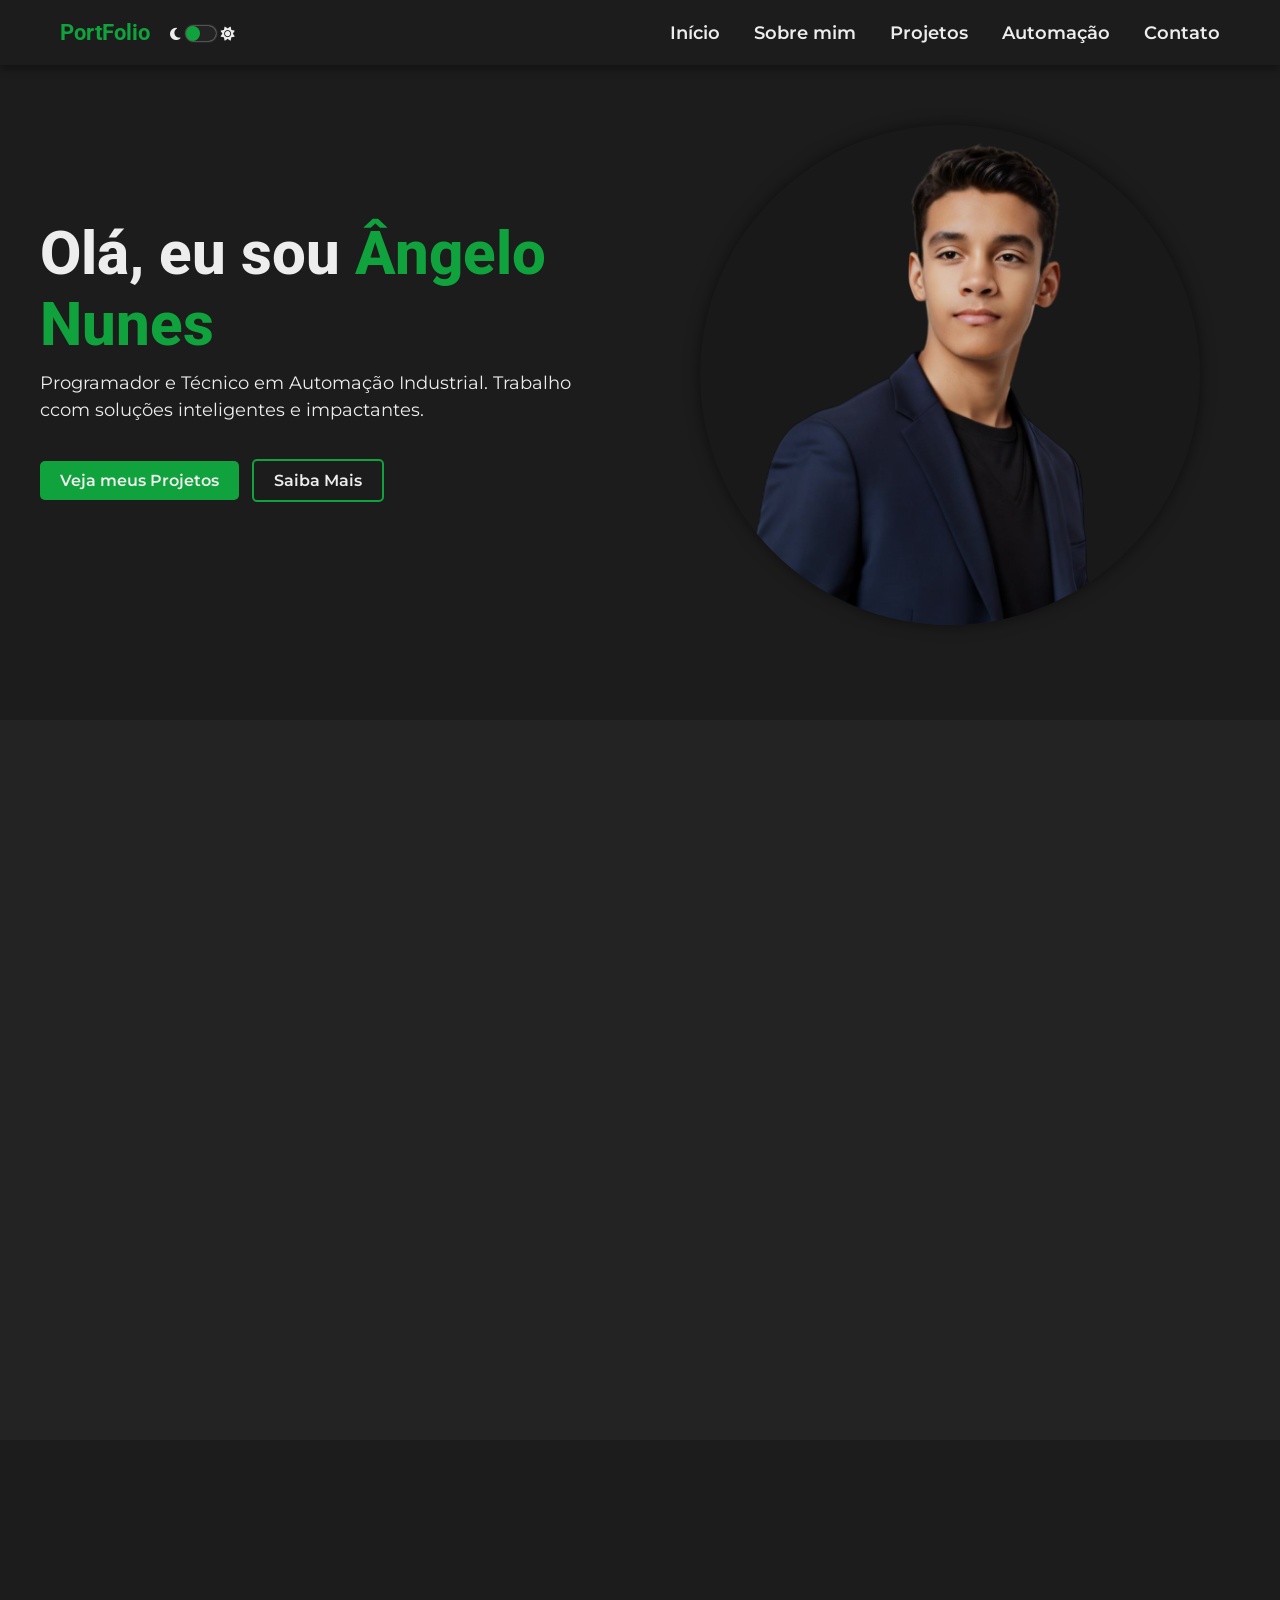
==== index.html @ 098d19f6 "initial commit: initial section" ====
<!DOCTYPE html>
<html lang="pt-BR">

<head>
   <meta charset="UTF-8">
   <meta name="viewport" content="width=device-width, initial-scale=1.0">
   <title>Portfolio Pessoal</title>
   <link rel="stylesheet" href="assets/css/base.css">
   <link rel="stylesheet" href="assets/css/style.css">
   <link rel="preconnect" href="https://fonts.googleapis.com">
   <link rel="preconnect" href="https://fonts.gstatic.com" crossorigin>
   <link href="https://cdnjs.cloudflare.com/ajax/libs/font-awesome/6.5.1/css/all.min.css" rel="stylesheet">
   <link
      href="https://fonts.googleapis.com/css2?family=Montserrat:ital,wght@,100;0,300;0,400;0,500;0,700;0,900;1,100;1,300;1,400;1,500;1,700;1,900&family=Roboto:ital,wght@0,100;0,300;0,400;0,500;0,700;0,900;1,100;1,300;1,400;1,500;1,700;1,900&display=swap"
      rel="stylesheet">
</head>

<body>
   <!-- Barra de navegação superior-->
   <header class="navbar">
      <div class="nav-container">
         <h1>
            PortFolio
            <div class="theme-content">
               <i class="fas fa-moon"></i>
               <div class="button-theme">
                  <div class="ball"></div>
               </div>
               <i class="fas fa-sun"></i>
            </div>
         </h1>
         <button class="hamburger-menu" aria-label="Menu">
            <i class="fas fa-bars"></i>
         </button>
         <nav class="sidebar">
            <ul class="nav-links">
               <li><a href="#home">Início</a></li>
               <li><a href="#profile">Sobre mim</a></li>
               <li><a href="#projects">Projetos</a></li>
               <li><a href="#automation">Automação</a></li>
               <li><a href="#contact">Contato</a></li>
            </ul>
         </nav>
      </div>
   </header>

   <!-- Sessões -->
   <section id="home" class="section secondary-color">
      <div class="container">
         <!-- Texto de introdução -->
         <div class="text-content">
            <h1>Olá, eu sou <span class="highlight">Ângelo Nunes</span></h1>
            <p>Programador e Técnico em Automação Industrial. Trabalho ccom soluções inteligentes e impactantes.</p>
            <div class="cta-buttons">
               <a href="#projects" class="btn">Veja meus Projetos</a>
               <a href="#profile" class="btn btn-outline">Saiba Mais</a>
            </div>
         </div>
         <!-- Espaço reservado para a imagem -->
         <div class="image-placeholder">
            <div class="image-bg"></div>
         </div>
      </div>
   </section>

   <section id="profile" class="section primary-color">
   </section>

   <section id="projects" class="section secondary-color">
   </section>

   <section id="automation" class="section primary-color">
   </section>

   <footer id="contact" class="section secondary-color">
   </footer>

   <script src="assets/js/main.js"></script>
   <script src="assets/js/theme.js"></script>
</body>

</html>
---- assets/css/base.css ----
* {
    margin: 0;
    padding: 0;
    box-sizing: border-box;
}

:root {
    --dark-primary-color: #232323;
    --dark-secondary-color: #1C1C1C;
    --light-primary-color: #ededed;
    --light-secondary-color: #dedede;
    --contrast-colorA: #10a23c;
    --dark-contrast-color: #ededed;
    --light-contrast-color: #232323;
    --system-colorA: var(--dark-primary-color);
    --system-colorB: var(--dark-secondary-color);
    --contrast-colorB: var(--dark-contrast-color);
    --button-hover: #13692d;
}

html {
    font-size: 62.5%; scroll-behavior: smooth;
}
body {
    font-family: 'Montserrat', sans-serif;
    background-color: var(--system-colorA);
}

h1, h2 {
    font-family: 'Roboto', sans-serif;
}

/* Barra de navegação */
.navbar {
    position: fixed;
    top: 0;
    left: 0;
    width: 100%;
    display: flex;
    justify-content: space-between;
    align-items: center;
    background-color: var(--system-colorB); /* Cor de fundo da barra */
    color: var(--contrast-colorB); /* Cor do texto */
    z-index: 1000; /* Garante que fica acima de tudo */
    box-shadow: 0 4px 8px rgba(0, 0, 0, 0.35);
    padding: auto;
    transition: all 300ms ease-in-out;
}
.nav-container {
    display: flex;
    justify-content: space-between;
    align-items: center;
    max-width: 120rem;
    width: 100%;
    margin: auto;
}

/* Nome do portfólio */
.nav-container h1 {
    display: flex;
    font-family: 'Roboto';
    padding: 2rem;
    font-size: 2.2rem;
    font-weight: 700;
    margin: 0;
    color: var(--contrast-colorA); /* Verde para destaque */
}

.hamburger-menu {
    display: none; /* Escondido por padrão */
    background: none;
    border: none;
    font-size: 2.4rem;
    color: var(--contrast-colorB);
    cursor: pointer;
}

/* Estilo dos links */
.nav-links {
    display: flex;
    list-style: none;
    margin: 0 0.3rem;
    padding: 0;
    position: static;
}

.nav-links a {
    display: block;
    margin: 1.7rem;
    text-decoration: none;
    font-weight: 600;
    font-size: 1.8rem;
    color: var(--contrast-colorB); /* Cor dos links */
    transition: color 0.3s ease-in-out;
    position: relative;
}
.nav-links a:hover {
    color: var(--contrast-colorA); /* Verde no hover */
}

.nav-links a::after {
    content: '';
    position: absolute;
    bottom: -1rem;
    left: 0;
    width: 0;
    height: 0.2rem;
    background-color: var(--contrast-colorA);
    transition: width 0.3s ease;
}
.nav-links a:hover::after {
    width: 100%; 
}

.theme-content {
    display: flex;
    align-items: center;
    justify-content: center;
    color: var(--contrast-colorB);
    padding: 0.3rem 0 0 2rem;
}
.fa-sun {padding-left: 0.5rem; font-size: 1.4rem;}
.fa-moon {padding-right: 0.5rem; font-size: 1.4rem;}

.button-theme{
    position: relative;
    margin-bottom: 0.2rem;
    width:3rem;
    height: 1.5rem;
    border-radius: 2.5rem;
    box-shadow: 0 0 2px 0 var(--contrast-colorB);
    background-color: var(--system-colorA);
}
.ball{
    cursor: pointer;
    position: absolute;
    top: 0;
    left: 0;
    width: 1.4rem;
    height: 100%;
    border-radius: 50%;
    background-color: var(--contrast-colorA);
    transition: left 0.5s;
}
.ball-move{
    left: calc(100% - 1.3rem);
}
.light-theme{
    --system-colorA: var(--light-primary-color);
    --system-colorB: var(--light-secondary-color);
    --contrast-colorB: var(--light-contrast-color);
    --button-hover: #0bd046;
}

/* Estilizando as seções */
.section {
    display: flex;
    justify-content: center;
    align-items: center;
    min-height: 80vh; /* Tamanho de cada seção: 100% da altura da viewport */
    text-align: center;
    transition: all 300ms ease-in-out;
}

.primary-color {
    background-color: var(--system-colorA);
}
.secondary-color {
    background-color: var(--system-colorB);
}

#contact {
    height: 50vh;
}

@media (max-width: 820px) {
    .button-theme{
        margin-bottom: 0;
    }
    .hamburger-menu {
        display: block;
        padding: 2rem;
    }
    .sidebar {
        position: fixed;
        top: 0;
        left: -100%; /* Fora da tela por padrão */
        height: 100%;
        width: 25rem; /* Largura da barra lateral */
        background-color: var(--system-colorB);
        box-shadow: 0 0 8px rgba(0, 0, 0, 0.35);
        transition: left 0.5s ease-in-out;
        z-index: 999;
    }
    
    /* Quando a barra lateral está aberta */
    .sidebar.open {
        left: 0;
        background-color: var(--system-colorB);
    }
    
    /* Links da barra lateral */
    .sidebar .nav-links {
        display: flex;
        flex-direction: column;
        padding: 2rem;
        gap: 2rem;
    }
    
    .sidebar .nav-links a {
        font-size: 1.7rem;
        margin: 0.5rem;
    }
}
---- assets/css/style.css ----
.section .container {
  display: grid;
  grid-template-columns: 1fr 1fr;
  width: 100%;
  max-width: 120rem;
  margin: 6rem 2rem;  
  gap: 4rem;
}

.text-content {
  color: var(--contrast-colorB);
  text-align: left;
  display: flex;
  flex-direction: column;
  justify-content: center;
}

.text-content h1 {
  font-size: 6rem; /* Ajustável */
  margin-bottom: 1rem;
  font-weight: 800;
  color: var(--contrast-colorB);
}

.text-content p {
  font-size: 1.8rem;
  line-height: 1.5;
  margin-bottom: 2rem;
}

.text-content .highlight {
  color: var(--contrast-colorA);
}

.cta-buttons {
  margin-top: 1.5rem;
}

.btn {
  display: inline-block;
  padding: 1rem 2rem;
  background-color: var(--contrast-colorA);
  color: var(--contrast-colorB);
  border-radius: 5px;
  text-decoration: none;
  font-size: 1.6rem;
  transition: all 0.2s ease-in-out;
  margin-right: 1rem;
  font-weight: 600;
}

.btn:hover {
  background-color: var(--button-hover);
}

.btn-outline {
  background-color: transparent;
  border: 2px solid var(--contrast-colorA);
}

.btn-outline:hover {
  background-color: var(--button-hover);
  /* border: 2px solid var(--button-hover); */
}

.image-placeholder {
  max-width: 100%;
  height: auto;
  display: flex;
  justify-content: center;
  align-items: center;
}

.image-bg {
  margin-top: 3rem;
  width: 50rem;
  height: 50rem;
  background: linear-gradient(
      rgba(0, 0, 0, 0.1),
      rgba(0, 0, 0, 0.1)
    ),
    url('/assets/img/ft-perfil1.png') center/cover no-repeat;
  border-radius: 50%;
  box-shadow: 0 0 15px rgba(0, 0, 0, 0.5);
}

@media (max-width: 980px) {
  .section .container {
    grid-template-columns: 1fr;
  }
  .text-content {
    align-items: center;
    justify-content: center;
  }
  .text-content h1 {
    padding-top: 4rem;
    text-align: center;
    font-size: 4.5rem;
  }
  .text-content p {
    text-align: center;
  }
  .image-bg {
    margin-top: 1rem;
  }
}

@media (max-width: 600px) {
  .image-bg {
    width: 40rem;
    height: 40rem;
  }
}

@media (max-width: 450px) {
  .image-bg {
    width: 30rem;
    height: 30rem;
  }
  .cta-buttons {
    display: flex;
    flex-direction: column;
  }
  .btn {
    margin: 0;
    margin-top: 1.5rem;
  }
}
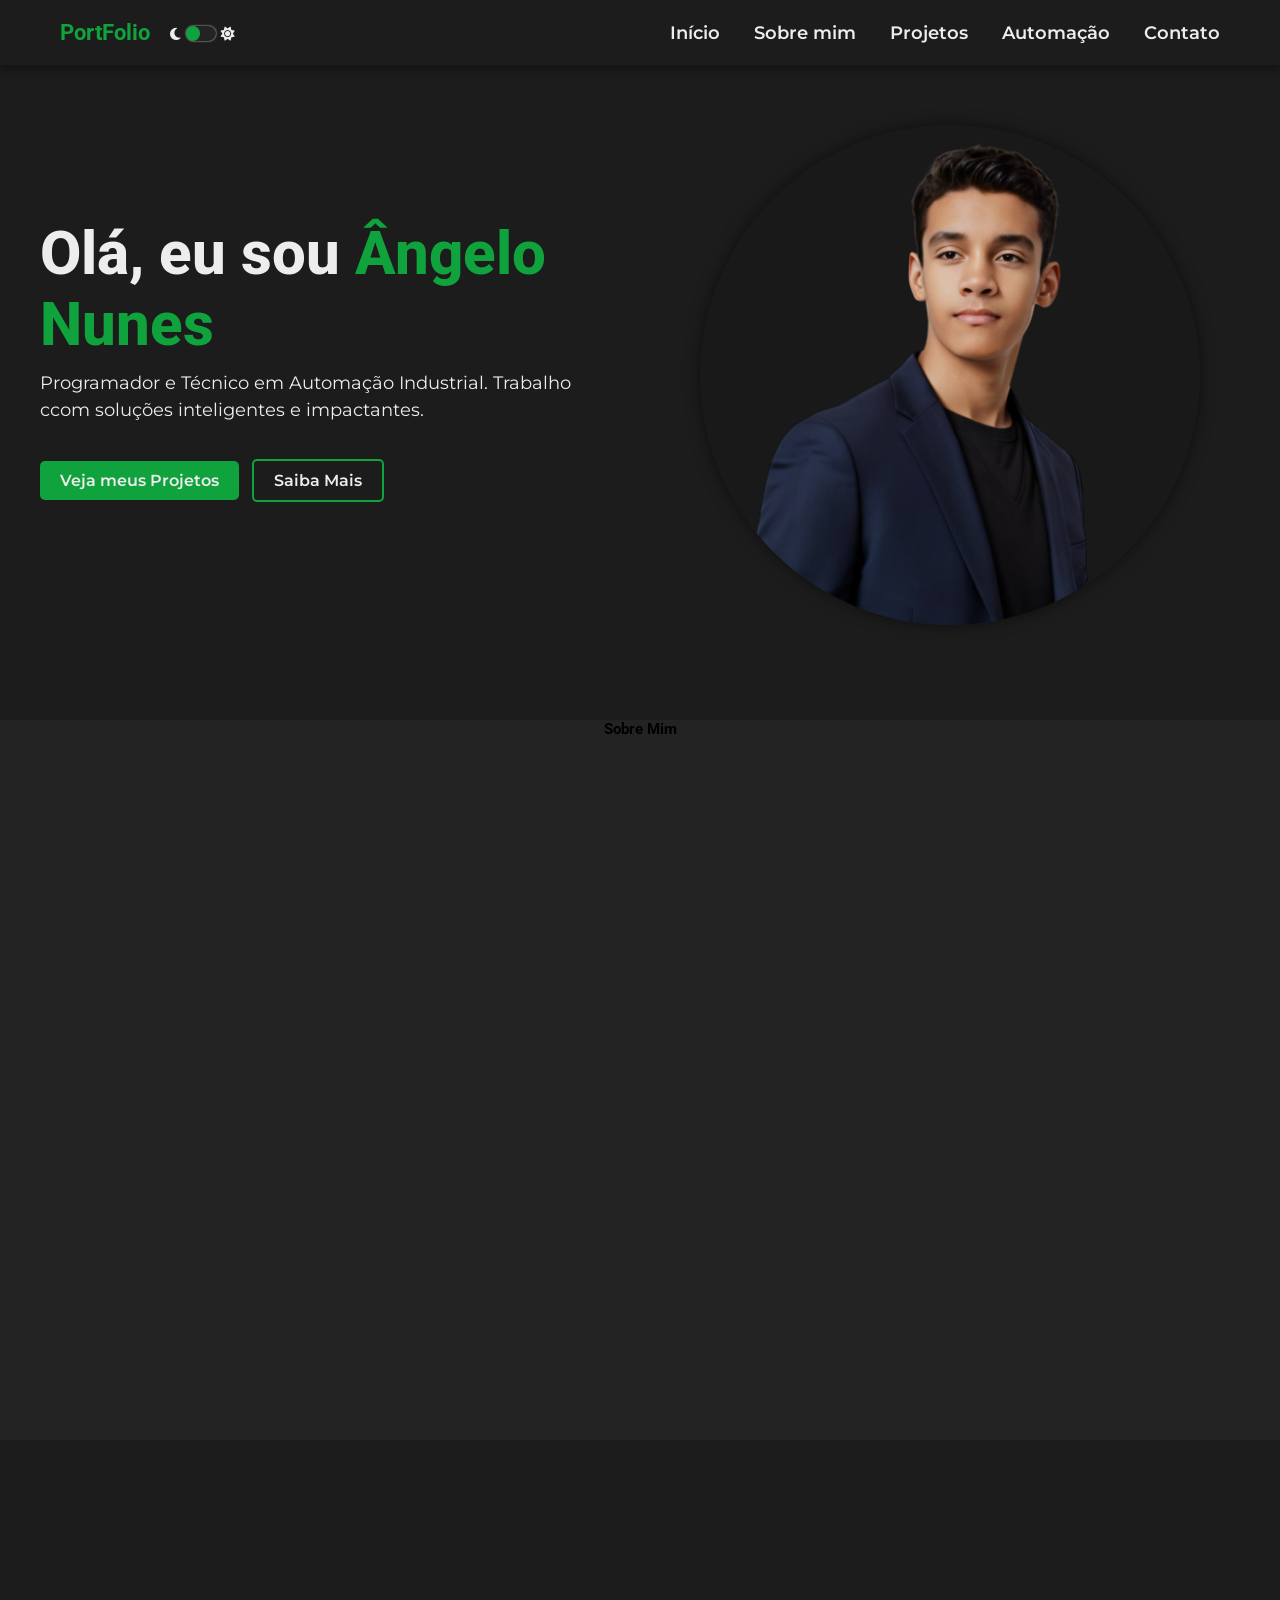
==== commit 875c0a6b: "style: organizing initial part" ====
--- a/index.html
+++ b/index.html
@@ -46,7 +46,7 @@
 
    <!-- Sessões -->
    <section id="home" class="section secondary-color">
-      <div class="container">
+      <div class="home-container container">
          <!-- Texto de introdução -->
          <div class="text-content">
             <h1>Olá, eu sou <span class="highlight">Ângelo Nunes</span></h1>
@@ -64,6 +64,9 @@
    </section>
 
    <section id="profile" class="section primary-color">
+      <div class="profile-container container">
+         <h2> Sobre Mim </h2>
+      </div>
    </section>
 
    <section id="projects" class="section secondary-color">
--- a/assets/css/base.css
+++ b/assets/css/base.css
@@ -154,9 +154,6 @@
 
 /* Estilizando as seções */
 .section {
-    display: flex;
-    justify-content: center;
-    align-items: center;
     min-height: 80vh; /* Tamanho de cada seção: 100% da altura da viewport */
     text-align: center;
     transition: all 300ms ease-in-out;
--- a/assets/css/style.css
+++ b/assets/css/style.css
@@ -1,128 +1,141 @@
-.section .container {
-  display: grid;
-  grid-template-columns: 1fr 1fr;
-  width: 100%;
-  max-width: 120rem;
-  margin: 6rem 2rem;  
-  gap: 4rem;
+
+/* Seção 1: Início com foto, título e pequeno texto */
+#home {
+    display: flex;
+    justify-content: center;
+    align-items: center;
+}
+
+.home-container {
+    display: grid;
+    grid-template-columns: 1fr 1fr;
+    width: 100%;
+    max-width: 120rem;
+    margin: 6rem 2rem;  
+    gap: 4rem;
 }
 
 .text-content {
-  color: var(--contrast-colorB);
-  text-align: left;
-  display: flex;
-  flex-direction: column;
-  justify-content: center;
+    color: var(--contrast-colorB);
+    text-align: left;
+    display: flex;
+    flex-direction: column;
+    justify-content: center;
 }
 
 .text-content h1 {
-  font-size: 6rem; /* Ajustável */
-  margin-bottom: 1rem;
-  font-weight: 800;
-  color: var(--contrast-colorB);
+    font-size: 6rem; /* Ajustável */
+    margin-bottom: 1rem;
+    font-weight: 800;
+    color: var(--contrast-colorB);
 }
 
 .text-content p {
-  font-size: 1.8rem;
-  line-height: 1.5;
-  margin-bottom: 2rem;
+    font-size: 1.8rem;
+    line-height: 1.5;
+    margin-bottom: 2rem;
 }
 
 .text-content .highlight {
-  color: var(--contrast-colorA);
+    color: var(--contrast-colorA);
 }
 
 .cta-buttons {
-  margin-top: 1.5rem;
+    margin-top: 1.5rem;
 }
 
 .btn {
-  display: inline-block;
-  padding: 1rem 2rem;
-  background-color: var(--contrast-colorA);
-  color: var(--contrast-colorB);
-  border-radius: 5px;
-  text-decoration: none;
-  font-size: 1.6rem;
-  transition: all 0.2s ease-in-out;
-  margin-right: 1rem;
-  font-weight: 600;
+    display: inline-block;
+    padding: 1rem 2rem;
+    background-color: var(--contrast-colorA);
+    color: var(--contrast-colorB);
+    border-radius: 5px;
+    text-decoration: none;
+    font-size: 1.6rem;
+    transition: all 0.2s ease-in-out;
+    margin-right: 1rem;
+    font-weight: 600;
 }
 
 .btn:hover {
-  background-color: var(--button-hover);
+     background-color: var(--button-hover);
 }
 
 .btn-outline {
-  background-color: transparent;
-  border: 2px solid var(--contrast-colorA);
+    background-color: transparent;
+    border: 2px solid var(--contrast-colorA);
 }
 
 .btn-outline:hover {
-  background-color: var(--button-hover);
-  /* border: 2px solid var(--button-hover); */
+    background-color: var(--button-hover);
+    /* border: 2px solid var(--button-hover); */
 }
 
 .image-placeholder {
-  max-width: 100%;
-  height: auto;
-  display: flex;
-  justify-content: center;
-  align-items: center;
+    max-width: 100%;
+    height: auto;
+    display: flex;
+    justify-content: center;
+    align-items: center;
 }
 
 .image-bg {
-  margin-top: 3rem;
-  width: 50rem;
-  height: 50rem;
-  background: linear-gradient(
-      rgba(0, 0, 0, 0.1),
-      rgba(0, 0, 0, 0.1)
-    ),
-    url('/assets/img/ft-perfil1.png') center/cover no-repeat;
-  border-radius: 50%;
-  box-shadow: 0 0 15px rgba(0, 0, 0, 0.5);
+    margin-top: 3rem;
+    width: 50rem;
+    height: 50rem;
+    background: linear-gradient(
+        rgba(0, 0, 0, 0.1),
+        rgba(0, 0, 0, 0.1)
+        ),
+        url('/assets/img/ft-perfil1.png') center/cover no-repeat;
+    border-radius: 50%;
+    box-shadow: 0 0 15px rgba(0, 0, 0, 0.5);
 }
 
+/* Responsividade da seção 1 */
 @media (max-width: 980px) {
-  .section .container {
-    grid-template-columns: 1fr;
-  }
-  .text-content {
-    align-items: center;
-    justify-content: center;
-  }
-  .text-content h1 {
-    padding-top: 4rem;
-    text-align: center;
-    font-size: 4.5rem;
-  }
-  .text-content p {
-    text-align: center;
-  }
-  .image-bg {
-    margin-top: 1rem;
-  }
+    .section .container {
+        grid-template-columns: 1fr;
+    }
+    .text-content {
+        align-items: center;
+        justify-content: center;
+    }
+    .text-content h1 {
+        padding-top: 4rem;
+        text-align: center;
+        font-size: 4.5rem;
+    }
+    .text-content p {
+        text-align: center;
+    }
+    .image-bg {
+        margin-top: 1rem;
+    }
 }
 
 @media (max-width: 600px) {
-  .image-bg {
-    width: 40rem;
-    height: 40rem;
-  }
+    .image-bg {
+        width: 40rem;
+        height: 40rem;
+    }
 }
 
 @media (max-width: 450px) {
-  .image-bg {
-    width: 30rem;
-    height: 30rem;
-  }
-  .cta-buttons {
-    display: flex;
-    flex-direction: column;
-  }
-  .btn {
-    margin: 0;
-    margin-top: 1.5rem;
-  }
-}+    .image-bg {
+        width: 30rem;
+        height: 30rem;
+    }
+    .cta-buttons {
+        display: flex;
+        flex-direction: column;
+    }
+    .btn {
+        margin: 0;
+        margin-top: 1.5rem;
+    }
+}
+
+
+
+
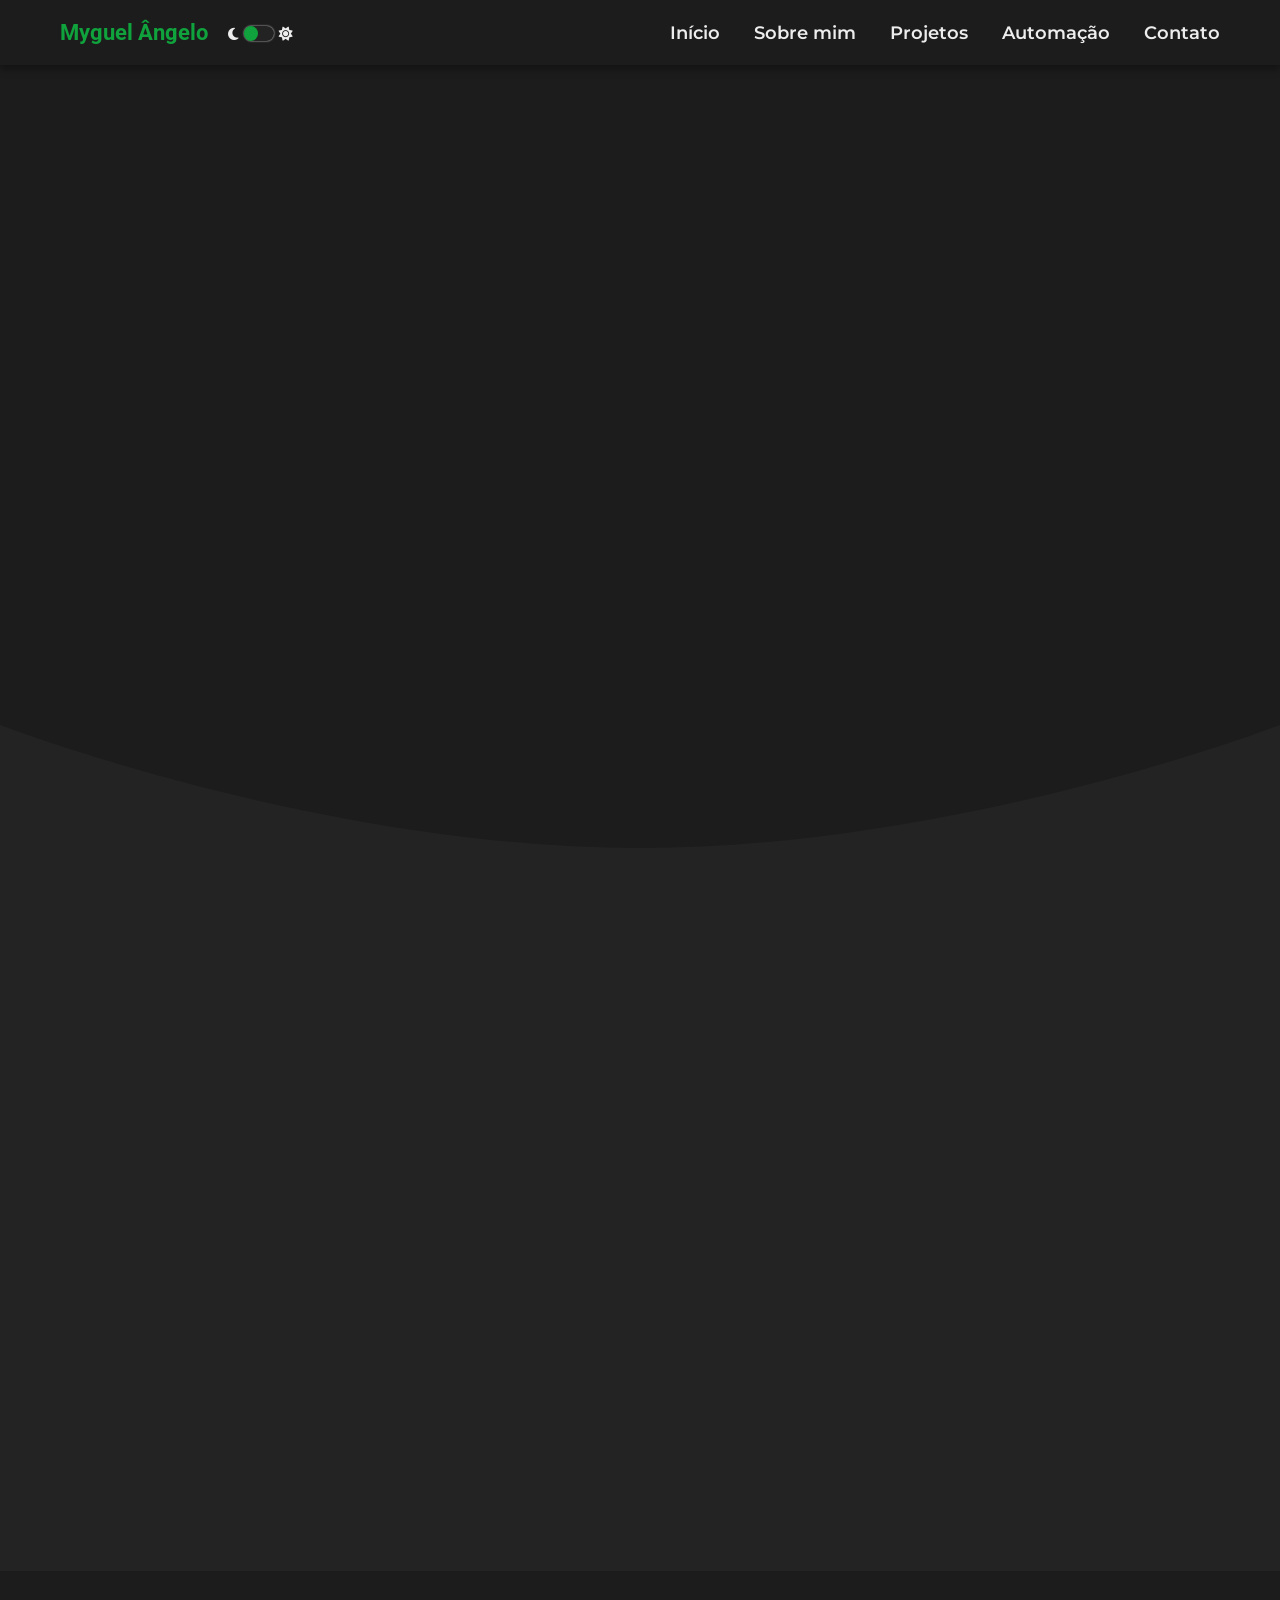
==== commit e0d20b79: "reestarting the project" ====
--- a/index.html
+++ b/index.html
@@ -20,7 +20,7 @@
    <header class="navbar">
       <div class="nav-container">
          <h1>
-            PortFolio
+            Myguel Ângelo
             <div class="theme-content">
                <i class="fas fa-moon"></i>
                <div class="button-theme">
@@ -46,27 +46,12 @@
 
    <!-- Sessões -->
    <section id="home" class="section secondary-color">
-      <div class="home-container container">
-         <!-- Texto de introdução -->
-         <div class="text-content">
-            <h1>Olá, eu sou <span class="highlight">Ângelo Nunes</span></h1>
-            <p>Programador e Técnico em Automação Industrial. Trabalho ccom soluções inteligentes e impactantes.</p>
-            <div class="cta-buttons">
-               <a href="#projects" class="btn">Veja meus Projetos</a>
-               <a href="#profile" class="btn btn-outline">Saiba Mais</a>
-            </div>
-         </div>
-         <!-- Espaço reservado para a imagem -->
-         <div class="image-placeholder">
-            <div class="image-bg"></div>
-         </div>
-      </div>
    </section>
+   <div class="divider-1">
+      <img src="assets/img/divider-arch-dark1.svg" alt="divider 1">
+   </div>
 
    <section id="profile" class="section primary-color">
-      <div class="profile-container container">
-         <h2> Sobre Mim </h2>
-      </div>
    </section>
 
    <section id="projects" class="section secondary-color">
--- a/assets/css/base.css
+++ b/assets/css/base.css
@@ -26,9 +26,23 @@
     background-color: var(--system-colorA);
 }
 
-h1, h2 {
+h1, h2, h3 {
     font-family: 'Roboto', sans-serif;
 }
+p {
+    font-size: 1.8rem;
+    line-height: 1.5;
+    color: var(--contrast-colorB);
+}
+.container {
+    max-width: 120rem;
+}
+
+.section {
+    padding: 6.7rem 0;
+}
+
+
 
 /* Barra de navegação */
 .navbar {
--- a/assets/css/style.css
+++ b/assets/css/style.css
@@ -1,141 +1,15 @@
-
-/* Seção 1: Início com foto, título e pequeno texto */
-#home {
-    display: flex;
-    justify-content: center;
-    align-items: center;
+:root {
+    --dark-primary-color: #232323;
+    --dark-secondary-color: #1C1C1C;
+    --light-primary-color: #ededed;
+    --light-secondary-color: #dedede;
+    --contrast-colorA: #10a23c;
+    --dark-contrast-color: #ededed;
+    --light-contrast-color: #232323;
+    --system-colorA: var(--dark-primary-color);
+    --system-colorB: var(--dark-secondary-color);
+    --contrast-colorB: var(--dark-contrast-color);
+    --button-hover: #13692d;
 }
 
-.home-container {
-    display: grid;
-    grid-template-columns: 1fr 1fr;
-    width: 100%;
-    max-width: 120rem;
-    margin: 6rem 2rem;  
-    gap: 4rem;
-}
-
-.text-content {
-    color: var(--contrast-colorB);
-    text-align: left;
-    display: flex;
-    flex-direction: column;
-    justify-content: center;
-}
-
-.text-content h1 {
-    font-size: 6rem; /* Ajustável */
-    margin-bottom: 1rem;
-    font-weight: 800;
-    color: var(--contrast-colorB);
-}
-
-.text-content p {
-    font-size: 1.8rem;
-    line-height: 1.5;
-    margin-bottom: 2rem;
-}
-
-.text-content .highlight {
-    color: var(--contrast-colorA);
-}
-
-.cta-buttons {
-    margin-top: 1.5rem;
-}
-
-.btn {
-    display: inline-block;
-    padding: 1rem 2rem;
-    background-color: var(--contrast-colorA);
-    color: var(--contrast-colorB);
-    border-radius: 5px;
-    text-decoration: none;
-    font-size: 1.6rem;
-    transition: all 0.2s ease-in-out;
-    margin-right: 1rem;
-    font-weight: 600;
-}
-
-.btn:hover {
-     background-color: var(--button-hover);
-}
-
-.btn-outline {
-    background-color: transparent;
-    border: 2px solid var(--contrast-colorA);
-}
-
-.btn-outline:hover {
-    background-color: var(--button-hover);
-    /* border: 2px solid var(--button-hover); */
-}
-
-.image-placeholder {
-    max-width: 100%;
-    height: auto;
-    display: flex;
-    justify-content: center;
-    align-items: center;
-}
-
-.image-bg {
-    margin-top: 3rem;
-    width: 50rem;
-    height: 50rem;
-    background: linear-gradient(
-        rgba(0, 0, 0, 0.1),
-        rgba(0, 0, 0, 0.1)
-        ),
-        url('/assets/img/ft-perfil1.png') center/cover no-repeat;
-    border-radius: 50%;
-    box-shadow: 0 0 15px rgba(0, 0, 0, 0.5);
-}
-
-/* Responsividade da seção 1 */
-@media (max-width: 980px) {
-    .section .container {
-        grid-template-columns: 1fr;
-    }
-    .text-content {
-        align-items: center;
-        justify-content: center;
-    }
-    .text-content h1 {
-        padding-top: 4rem;
-        text-align: center;
-        font-size: 4.5rem;
-    }
-    .text-content p {
-        text-align: center;
-    }
-    .image-bg {
-        margin-top: 1rem;
-    }
-}
-
-@media (max-width: 600px) {
-    .image-bg {
-        width: 40rem;
-        height: 40rem;
-    }
-}
-
-@media (max-width: 450px) {
-    .image-bg {
-        width: 30rem;
-        height: 30rem;
-    }
-    .cta-buttons {
-        display: flex;
-        flex-direction: column;
-    }
-    .btn {
-        margin: 0;
-        margin-top: 1.5rem;
-    }
-}
-
-
-
-
+/* .divider-1 {} */
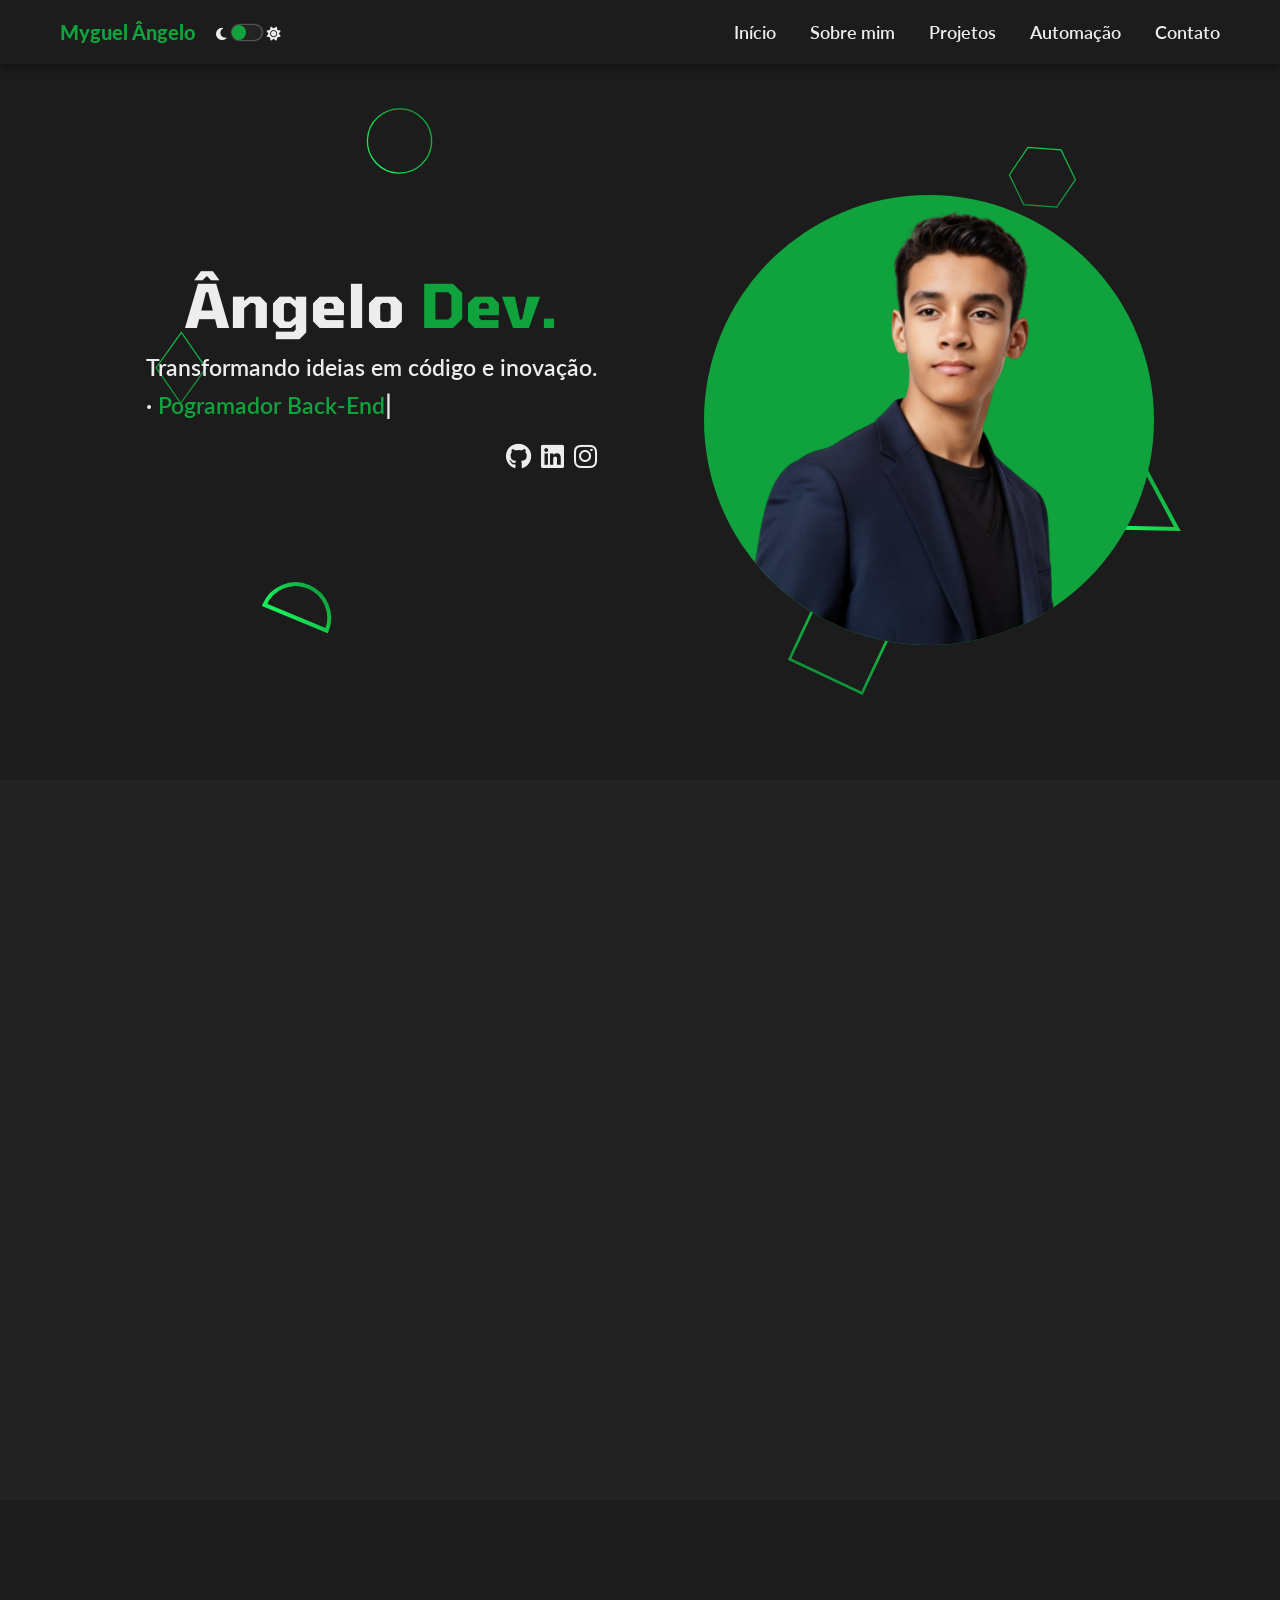
==== commit a013a36f: "new section home" ====
--- a/index.html
+++ b/index.html
@@ -5,13 +5,13 @@
    <meta charset="UTF-8">
    <meta name="viewport" content="width=device-width, initial-scale=1.0">
    <title>Portfolio Pessoal</title>
+   <link href="https://cdnjs.cloudflare.com/ajax/libs/font-awesome/6.5.1/css/all.min.css" rel="stylesheet">
    <link rel="stylesheet" href="assets/css/base.css">
    <link rel="stylesheet" href="assets/css/style.css">
    <link rel="preconnect" href="https://fonts.googleapis.com">
    <link rel="preconnect" href="https://fonts.gstatic.com" crossorigin>
-   <link href="https://cdnjs.cloudflare.com/ajax/libs/font-awesome/6.5.1/css/all.min.css" rel="stylesheet">
    <link
-      href="https://fonts.googleapis.com/css2?family=Montserrat:ital,wght@,100;0,300;0,400;0,500;0,700;0,900;1,100;1,300;1,400;1,500;1,700;1,900&family=Roboto:ital,wght@0,100;0,300;0,400;0,500;0,700;0,900;1,100;1,300;1,400;1,500;1,700;1,900&display=swap"
+      href="https://fonts.googleapis.com/css2?family=Lato:ital,wght@0,100;0,300;0,400;0,700;0,900;1,100;1,300;1,400;1,700;1,900&family=Tomorrow:ital,wght@0,100;0,200;0,300;0,400;0,500;0,600;0,700;0,800;0,900;1,100;1,200;1,300;1,400;1,500;1,600;1,700;1,800;1,900&display=swap"
       rel="stylesheet">
 </head>
 
@@ -46,10 +46,32 @@
 
    <!-- Sessões -->
    <section id="home" class="section secondary-color">
+      <div class="home-content">
+         <div class="home-text-container">
+            <h2>Ângelo <span class="contrast-text">Dev.</span></h2>
+            <p>
+               Transformando ideias em código e inovação. <br>
+               · <span id="info" class="contrast-text cursor"> </span>
+            </p>
+            <div class="social-icons">
+               <a href="https://github.com/Myguel-Angelo/" target="_blank"><i class="fab fa-github"></i></a>
+               <a href="https://www.linkedin.com/in/myguel-nunes-ab8751301/" target="_blank"><i
+                     class="fab fa-linkedin"></i></a>
+               <a href="#" target="_blank"><i class="fab fa-instagram"></i></a>
+            </div>
+         </div>
+         <div class="home-image-container">
+            <div class="home-image">
+               <img src="assets/img/ft-perfil1.png" alt="">
+            </div>
+         </div>
+      </div>
    </section>
-   <div class="divider-1">
+
+   <!-- <div class="divider-1">
       <img src="assets/img/divider-arch-dark1.svg" alt="divider 1">
-   </div>
+      <a href="#projects" class="cta-button">Ver Projetos</a>
+   </div> -->
 
    <section id="profile" class="section primary-color">
    </section>
--- a/assets/css/base.css
+++ b/assets/css/base.css
@@ -16,18 +16,24 @@
     --system-colorB: var(--dark-secondary-color);
     --contrast-colorB: var(--dark-contrast-color);
     --button-hover: #13692d;
+    --bg-dark1: url('../img/backgrounds/bg-dark1.svg');
+    --bg-dark2: url('../img/backgrounds/bg-dark2.svg');
+    --bg-light1: url('../img/backgrounds/bg-light1.svg');
+    --bg-light2: url('../img/backgrounds/bg-light2.svg');
+    --primary-bg: var(--bg-dark1);
+    --secondary-bg: var(--bg-dark2);
 }
 
 html {
     font-size: 62.5%; scroll-behavior: smooth;
 }
 body {
-    font-family: 'Montserrat', sans-serif;
+    font-family: "Lato", serif;
     background-color: var(--system-colorA);
 }
 
 h1, h2, h3 {
-    font-family: 'Roboto', sans-serif;
+    font-family: 'Chakra Petch';
 }
 p {
     font-size: 1.8rem;
@@ -72,10 +78,10 @@
 /* Nome do portfólio */
 .nav-container h1 {
     display: flex;
-    font-family: 'Roboto';
+    font-family: "Lato", serif;
     padding: 2rem;
-    font-size: 2.2rem;
-    font-weight: 700;
+    font-size: 2rem;
+    font-weight: 900;
     margin: 0;
     color: var(--contrast-colorA); /* Verde para destaque */
 }
@@ -164,13 +170,34 @@
     --system-colorB: var(--light-secondary-color);
     --contrast-colorB: var(--light-contrast-color);
     --button-hover: #0bd046;
+    --primary-bg: var(--bg-light1);
+    --secondary-bg: var(--bg-light2);
+}
+
+#info {
+    color: var(--contrast-colorA);
+    display: inline-block;
+}
+
+.cursor::after {
+    content: "|";
+    color: var(--contrast-colorB);
+    font-size: 2.65rem;
+    display: inline-block;
+    animation: blink 0.7s infinite;
+
+}
+
+@keyframes blink {
+    50% {
+        opacity: 0;
+    }
 }
 
 /* Estilizando as seções */
 .section {
     min-height: 80vh; /* Tamanho de cada seção: 100% da altura da viewport */
     text-align: center;
-    transition: all 300ms ease-in-out;
 }
 
 .primary-color {
--- a/assets/css/style.css
+++ b/assets/css/style.css
@@ -10,6 +10,127 @@
     --system-colorB: var(--dark-secondary-color);
     --contrast-colorB: var(--dark-contrast-color);
     --button-hover: #13692d;
+    --bg-dark1: url('../img/backgrounds/bg-dark1.svg');
+    --bg-dark2: url('../img/backgrounds/bg-dark2.svg');
+    --bg-light1: url('../img/backgrounds/bg-light1.svg');
+    --bg-light2: url('../img/backgrounds/bg-light2.svg');
+    --primary-bg: var(--bg-dark1);
+    --secondary-bg: var(--bg-dark2);
 }
 
-/* .divider-1 {} */+#home {
+    background-image: var(--primary-bg);
+    background-size: cover;
+    background-position: center;
+    display: flex;
+    align-items: center;
+    justify-content: center;
+    text-align: center;
+    padding: 2rem;
+    margin-top: 6rem;
+    gap: 4rem;
+}
+
+.home-content {
+    max-width: 120rem;
+    width: 100%;
+    display: flex;
+    text-align: center;
+    justify-content: space-evenly;
+    align-items: center;
+}
+
+.home-text-container {
+    display: flex;
+    flex-direction: column;
+    align-items: center;
+    padding: 2rem;
+    margin-bottom: 10rem;
+}
+.home-text-container h2 {
+    font-size: 6rem;
+    font-family: "Tomorrow", serif;
+    font-weight: 700;
+    color: var(--contrast-colorB);
+    margin-bottom: 1rem;
+}
+.contrast-text {
+    color: var(--contrast-colorA);
+}
+
+.home-text-container p {
+    text-align: left;
+    font-size: 2.3rem;
+    font-weight: 600;
+    margin-bottom: 1.5rem;
+}
+/* 
+.home-image-container {
+    display: 
+} */
+
+.home-image-container .home-image {
+    border-radius: 50%;
+    width: 100%;
+    height: 100%;
+    background-color: var(--contrast-colorA);
+    display: flex;
+    align-items: center;
+    justify-content: center;
+}
+
+.home-image-container img {
+    border-radius: 50%;
+    max-width: 45rem;
+    min-height: 45rem;
+}
+
+.social-icons {
+    display: flex;
+    gap: 1rem;
+    width: 100%;
+    justify-content: right;
+}
+
+.social-icons a {
+    color: var(--contrast-colorB);
+    font-size: 2.6rem;
+    transition: color 0.3s;
+}
+
+.social-icons a:hover {
+    color: var(--contrast-colorA);
+}
+
+.cta-button {
+    position: absolute;
+    top: 50%;
+    left: 50%;
+    transform: translate(-50%, -50%);
+    background-color: var(--contrast-colorA);
+    color: var(--dark-primary-color);
+    padding: 1rem 2rem;
+    font-size: 1.2rem;
+    font-weight: bold;
+    text-decoration: none;
+    border-radius: 5px;
+    transition: background-color 0.3s;
+}
+
+.cta-button:hover {
+    background-color: var(--button-hover);
+}
+
+/* Responsividade */
+@media (max-width: 768px) {
+    .home-content h2 {
+        font-size: 2rem;
+    }
+    .home-content p {
+        font-size: 1rem;
+    }
+    .cta-button {
+        font-size: 1rem;
+        padding: 0.8rem 1.5rem;
+    }
+}
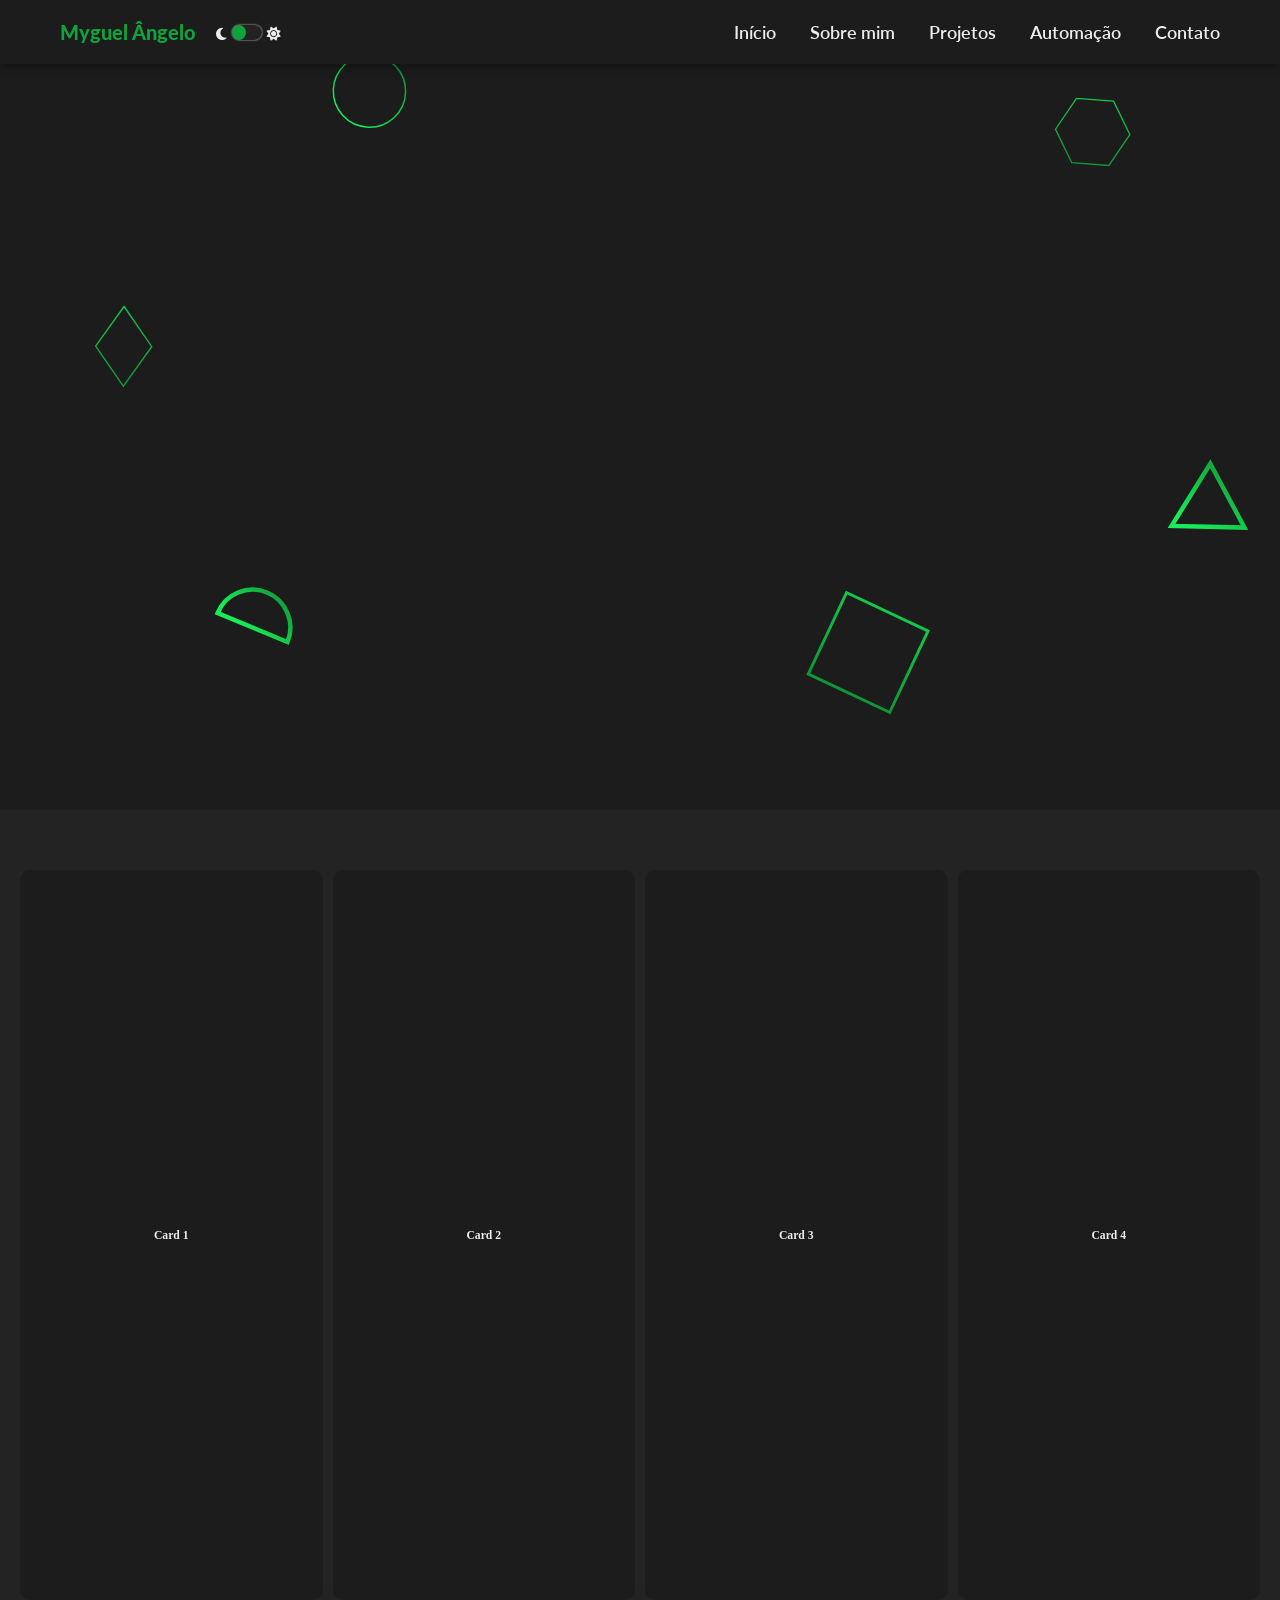
==== commit 4c3facfb: "feat: about-me section cards" ====
--- a/index.html
+++ b/index.html
@@ -46,18 +46,21 @@
 
    <!-- Sessões -->
    <section id="home" class="section secondary-color">
-      <div class="home-content">
+      <!-- <div class="home-content">
          <div class="home-text-container">
-            <h2>Ângelo <span class="contrast-text">Dev.</span></h2>
+            <h2>Ângelo <span class="contrast-text">Developer.</span></h2>
             <p>
                Transformando ideias em código e inovação. <br>
                · <span id="info" class="contrast-text cursor"> </span>
             </p>
             <div class="social-icons">
-               <a href="https://github.com/Myguel-Angelo/" target="_blank"><i class="fab fa-github"></i></a>
-               <a href="https://www.linkedin.com/in/myguel-nunes-ab8751301/" target="_blank"><i
-                     class="fab fa-linkedin"></i></a>
-               <a href="#" target="_blank"><i class="fab fa-instagram"></i></a>
+               <a href="#profile" class="button-profile">Saiba mais</a>
+               <div class="icons">
+                  <a href="https://github.com/Myguel-Angelo/" target="_blank"><i class="fab fa-github"></i></a>
+                  <a href="https://www.linkedin.com/in/myguel-nunes-ab8751301/" target="_blank"><i
+                        class="fab fa-linkedin"></i></a>
+                  <a href="#" target="_blank"><i class="fab fa-instagram"></i></a>
+               </div>
             </div>
          </div>
          <div class="home-image-container">
@@ -65,7 +68,7 @@
                <img src="assets/img/ft-perfil1.png" alt="">
             </div>
          </div>
-      </div>
+      </div> -->
    </section>
 
    <!-- <div class="divider-1">
@@ -74,6 +77,22 @@
    </div> -->
 
    <section id="profile" class="section primary-color">
+      <div class="card" onclick="expandCard(this, '1')">
+         <h3>Card 1</h3>
+         <div class="card-content cont1">Conteúdo do Card 1</div>
+      </div>
+      <div class="card" onclick="expandCard(this, '2')">
+         <h3>Card 2</h3>
+         <div class="card-content cont2">Conteúdo do Card 2</div>
+      </div>
+      <div class="card" onclick="expandCard(this, '3')">
+         <h3>Card 3</h3>
+         <div class="card-content cont3">Conteúdo do Card 3</div>
+      </div>
+      <div class="card" onclick="expandCard(this, '4')">
+         <h3>Card 4</h3>
+         <div class="card-content cont4">Conteúdo do Card 4</div>
+      </div>
    </section>
 
    <section id="projects" class="section secondary-color">
--- a/assets/css/base.css
+++ b/assets/css/base.css
@@ -44,9 +44,6 @@
     max-width: 120rem;
 }
 
-.section {
-    padding: 6.7rem 0;
-}
 
 
 
@@ -196,7 +193,9 @@
 
 /* Estilizando as seções */
 .section {
-    min-height: 80vh; /* Tamanho de cada seção: 100% da altura da viewport */
+    padding: 2rem;
+    padding-top: 6rem;
+    min-height: 90vh; /* Tamanho de cada seção: 100% da altura da viewport */
     text-align: center;
 }
 
--- a/assets/css/style.css
+++ b/assets/css/style.css
@@ -26,8 +26,6 @@
     align-items: center;
     justify-content: center;
     text-align: center;
-    padding: 2rem;
-    margin-top: 6rem;
     gap: 4rem;
 }
 
@@ -64,10 +62,6 @@
     font-weight: 600;
     margin-bottom: 1.5rem;
 }
-/* 
-.home-image-container {
-    display: 
-} */
 
 .home-image-container .home-image {
     border-radius: 50%;
@@ -77,60 +71,108 @@
     display: flex;
     align-items: center;
     justify-content: center;
+    box-shadow: 4px 0 20px rgba(10, 10, 10, 1);
 }
 
-.home-image-container img {
+.home-image-container .home-image img {
     border-radius: 50%;
     max-width: 45rem;
     min-height: 45rem;
 }
 
+.button-profile {
+    padding: 0.5rem 1.5rem;
+    border: solid 0.25rem var(--contrast-colorA);
+    border-radius: 3rem;
+    text-decoration: none;
+    font-size: 2rem;
+    color: var(--contrast-colorB);
+    transition: background-color 300ms ease-in-out;
+}
+.button-profile:hover{
+    background-color: var(--contrast-colorA);
+}
+
 .social-icons {
+    width: 100%;
+    display: flex;
+    justify-content: space-between;
+}
+
+.social-icons .icons {
     display: flex;
     gap: 1rem;
-    width: 100%;
-    justify-content: right;
+    align-items: center;
 }
 
-.social-icons a {
+.social-icons .icons a {
     color: var(--contrast-colorB);
     font-size: 2.6rem;
     transition: color 0.3s;
 }
 
-.social-icons a:hover {
+.social-icons .icons a:hover {
     color: var(--contrast-colorA);
 }
 
-.cta-button {
-    position: absolute;
-    top: 50%;
-    left: 50%;
-    transform: translate(-50%, -50%);
-    background-color: var(--contrast-colorA);
-    color: var(--dark-primary-color);
-    padding: 1rem 2rem;
-    font-size: 1.2rem;
-    font-weight: bold;
-    text-decoration: none;
-    border-radius: 5px;
-    transition: background-color 0.3s;
+
+
+
+
+
+#profile {
+    display: flex;
+    gap: 1rem;
+    max-width: 140rem;
+    margin: 0 auto;
+    flex-wrap: wrap;
+    transition: all 400ms ease;
 }
 
-.cta-button:hover {
-    background-color: var(--button-hover);
+.card {
+    min-width: 20rem;
+    min-height: 60rem;
+    flex: 1;
+    background: var(--system-colorB);
+    color: var(--contrast-colorB);
+    display: flex;
+    align-items: center;
+    justify-content: center;
+    text-align: center;
+    border-radius: 1rem;
+    cursor: pointer;
+    transition: all 400ms ease;
+    overflow: hidden;
+    position: relative;
 }
 
-/* Responsividade */
-@media (max-width: 768px) {
-    .home-content h2 {
-        font-size: 2rem;
+.card .card-content {
+    position: absolute;
+    bottom: 10px;
+    left: 10px;
+    right: 10px;
+    opacity: 0;
+    transition: opacity 300ms ease;
+}
+
+.card.expanded {
+    flex: 1;
+}
+
+.card.expanded .card-content.visible {
+    opacity: 1;
+}
+
+.card.hidden {
+    display: none;
+}
+
+@media (max-width: 910px) {
+    #profile {
+        flex-direction: column;
+        flex-wrap: nowrap;
     }
-    .home-content p {
-        font-size: 1rem;
-    }
-    .cta-button {
-        font-size: 1rem;
-        padding: 0.8rem 1.5rem;
+    .card {
+        min-height: 10rem;
     }
 }
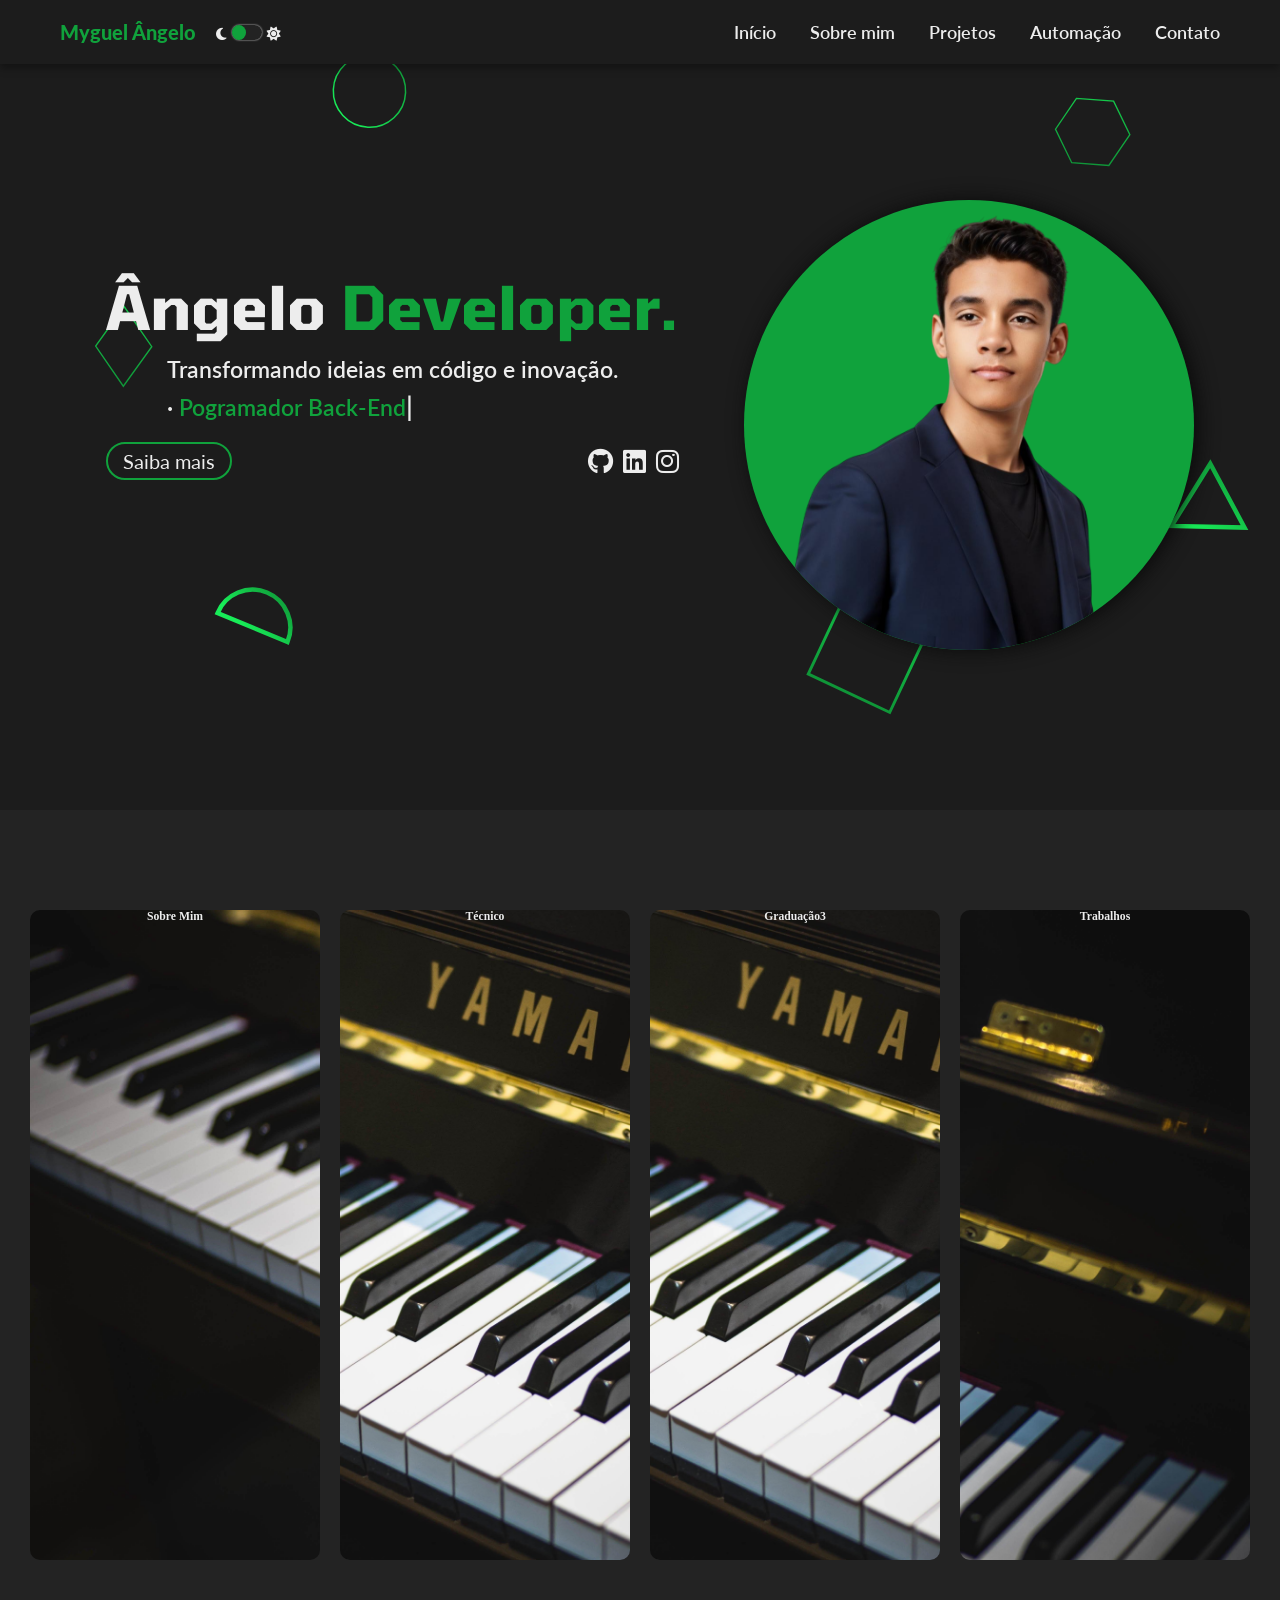
==== commit 81e311e6: "new profile page style" ====
--- a/index.html
+++ b/index.html
@@ -46,7 +46,7 @@
 
    <!-- Sessões -->
    <section id="home" class="section secondary-color">
-      <!-- <div class="home-content">
+      <div class="home-content">
          <div class="home-text-container">
             <h2>Ângelo <span class="contrast-text">Developer.</span></h2>
             <p>
@@ -68,7 +68,7 @@
                <img src="assets/img/ft-perfil1.png" alt="">
             </div>
          </div>
-      </div> -->
+      </div>
    </section>
 
    <!-- <div class="divider-1">
@@ -77,21 +77,29 @@
    </div> -->
 
    <section id="profile" class="section primary-color">
-      <div class="card" onclick="expandCard(this, '1')">
-         <h3>Card 1</h3>
-         <div class="card-content cont1">Conteúdo do Card 1</div>
+      <div class="card" for="c1" onclick="expandCard(this, '1')">
+         <h3>Sobre Mim</h3>
+         <div class="card-content cont1">Lorem ipsum dolor sit, amet consectetur adipisicing elit. Voluptate, maxime,
+            consectetur nostrum, commodi cupiditate quod minima assumenda maiores quasi tempore ex. Ipsum iste impedit
+            accusantium eos quam? Eius, eum beatae.</div>
       </div>
-      <div class="card" onclick="expandCard(this, '2')">
-         <h3>Card 2</h3>
-         <div class="card-content cont2">Conteúdo do Card 2</div>
+      <div class="card" for="c2" onclick="expandCard(this, '2')">
+         <h3>Técnico</h3>
+         <div class="card-content cont2">Lorem ipsum dolor sit, amet consectetur adipisicing elit. Voluptate, maxime,
+            consectetur nostrum, commodi cupiditate quod minima assumenda maiores quasi tempore ex. Ipsum iste impedit
+            accusantium eos quam? Eius, eum beatae.</div>
       </div>
-      <div class="card" onclick="expandCard(this, '3')">
-         <h3>Card 3</h3>
-         <div class="card-content cont3">Conteúdo do Card 3</div>
+      <div class="card" for="c3" onclick="expandCard(this, '3')">
+         <h3>Graduação3</h3>
+         <div class="card-content cont3">Lorem ipsum dolor sit, amet consectetur adipisicing elit. Voluptate, maxime,
+            consectetur nostrum, commodi cupiditate quod minima assumenda maiores quasi tempore ex. Ipsum iste impedit
+            accusantium eos quam? Eius, eum beatae.</div>
       </div>
-      <div class="card" onclick="expandCard(this, '4')">
-         <h3>Card 4</h3>
-         <div class="card-content cont4">Conteúdo do Card 4</div>
+      <div class="card" for="c4" onclick="expandCard(this, '4')">
+         <h3>Trabalhos</h3>
+         <div class="card-content cont4">Lorem ipsum dolor sit, amet consectetur adipisicing elit. Voluptate, maxime,
+            consectetur nostrum, commodi cupiditate quod minima assumenda maiores quasi tempore ex. Ipsum iste impedit
+            accusantium eos quam? Eius, eum beatae.</div>
       </div>
    </section>
 
--- a/assets/css/style.css
+++ b/assets/css/style.css
@@ -122,57 +122,86 @@
 
 #profile {
     display: flex;
-    gap: 1rem;
+    top: 0;
+    margin: 0 auto;
     max-width: 140rem;
-    margin: 0 auto;
+    justify-content: space-evenly;
+    align-items: center;
     flex-wrap: wrap;
     transition: all 400ms ease;
 }
 
 .card {
-    min-width: 20rem;
-    min-height: 60rem;
-    flex: 1;
+    min-height: 65rem;
     background: var(--system-colorB);
     color: var(--contrast-colorB);
-    display: flex;
-    align-items: center;
-    justify-content: center;
-    text-align: center;
     border-radius: 1rem;
     cursor: pointer;
     transition: all 400ms ease;
     overflow: hidden;
     position: relative;
+    margin: 1rem;
+    flex: 1;
+}
+
+.card[for='c1']{
+    background-image: url('../img/profile-cards/eu-bg.jpg');
+    background-position: left;
+    background-size: cover;
+}
+.card[for='c2']{
+    background-image: url('../img/profile-cards/eu-bg.jpg');
+    background-position: center;
+    background-size: cover;
+}
+.card[for='c3']{
+    background-image: url('../img/profile-cards/eu-bg.jpg');
+    background-position: center;
+    background-size: cover;
+}
+.card[for='c4']{
+    background-image: url('../img/profile-cards/eu-bg.jpg');
+    background-position: right;
+    background-size: cover;
 }
 
 .card .card-content {
     position: absolute;
-    bottom: 10px;
-    left: 10px;
-    right: 10px;
     opacity: 0;
-    transition: opacity 300ms ease;
-}
-
-.card.expanded {
-    flex: 1;
-}
-
-.card.expanded .card-content.visible {
+    transition: opacity 400ms ease-in-out, left 400ms ease, z-index 400ms ease;
+    left: -100%;
+    z-index: -1;
+}
+
+.card.hidden {
+    flex: 0;
+    margin: 0;
+}
+.card.invisible {
+    opacity: 0;
+}
+
+.card-content.visible {
     opacity: 1;
-}
-
-.card.hidden {
-    display: none;
-}
-
-@media (max-width: 910px) {
+    z-index: 1;
+    left: 0.5rem;
+}
+
+@media (max-width: 950px) {
     #profile {
         flex-direction: column;
-        flex-wrap: nowrap;
     }
     .card {
         min-height: 10rem;
-    }
-}
+        width: 100%;
+    }
+    .card.hidden {
+        flex: 0;
+        margin: 0;
+        min-height: 0;
+    }
+    .card.card.hidden h3 {
+        display: none;
+    }
+}
+
